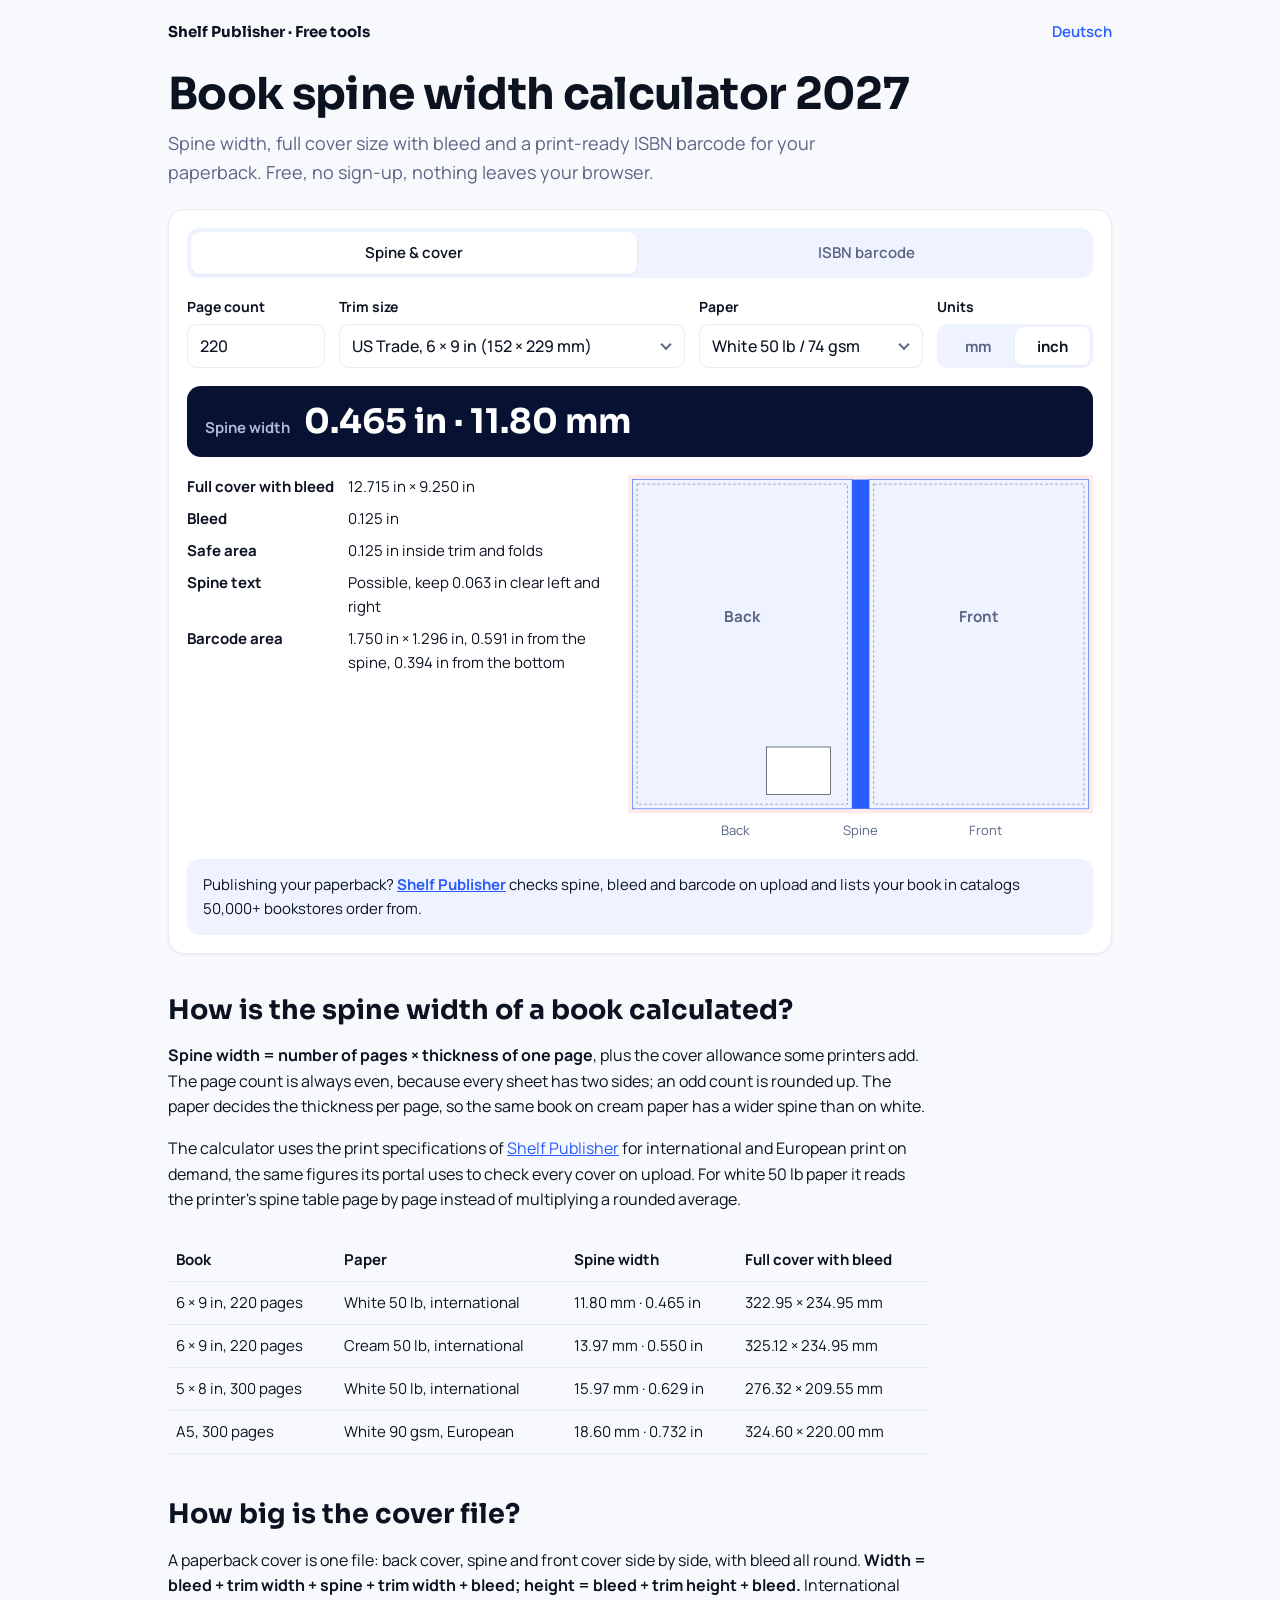
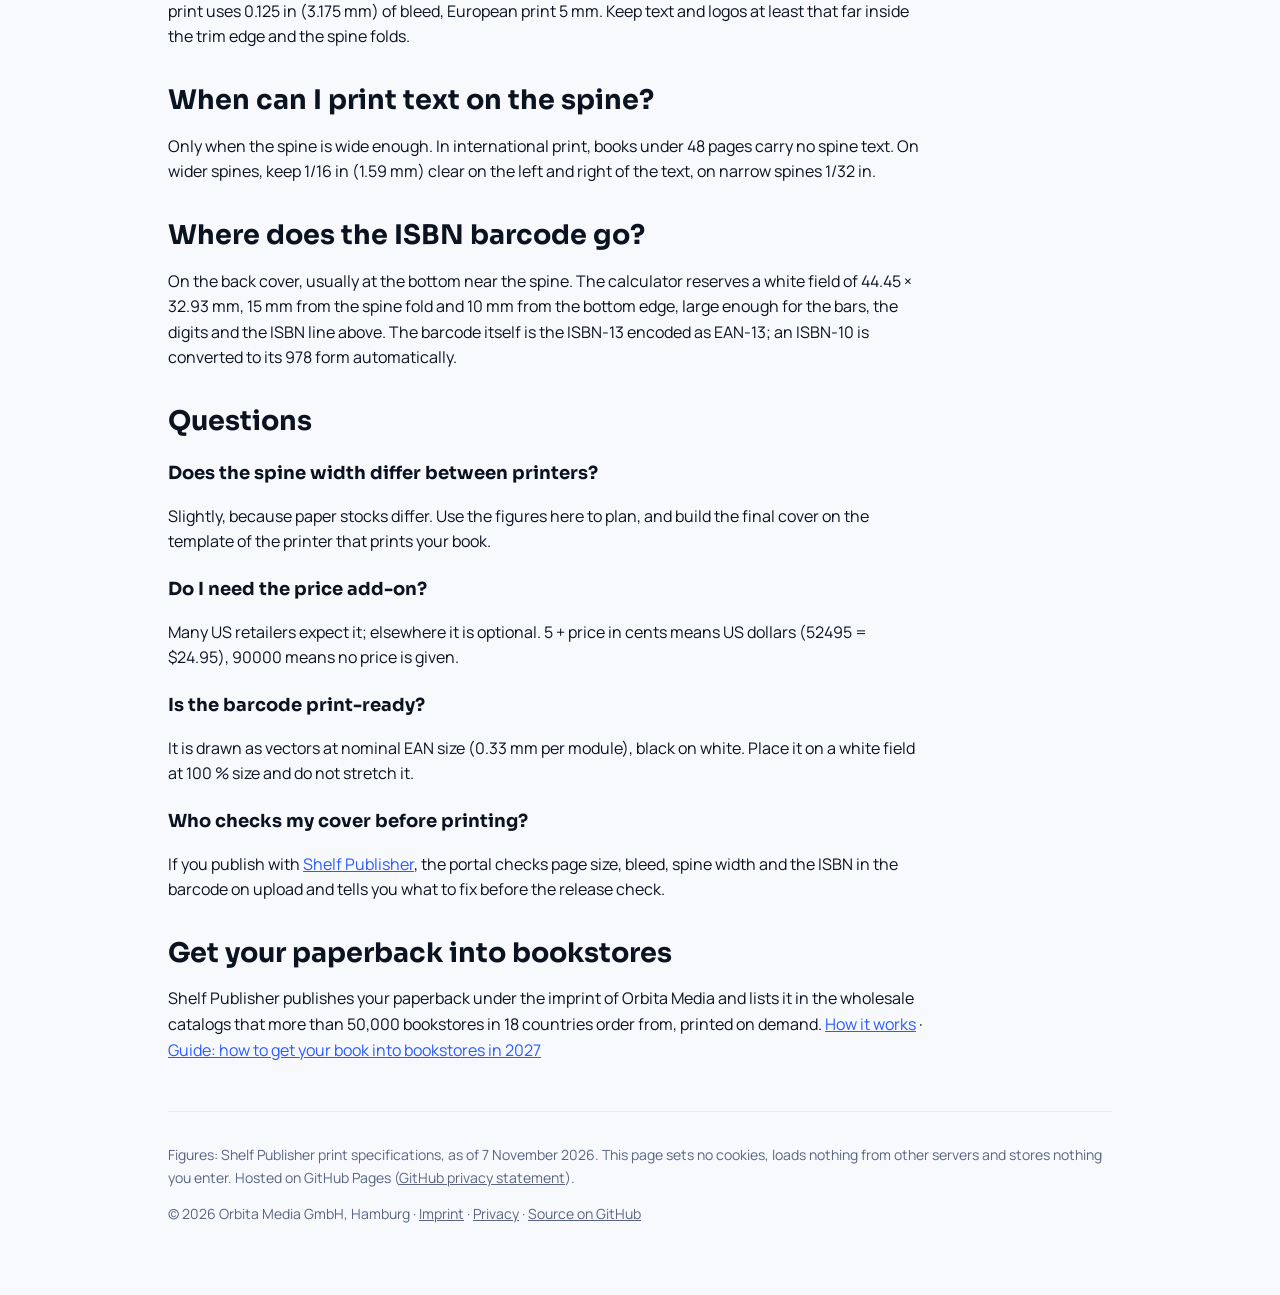
==== docs/index.html @ d64d2d51 "feat: book spine width calculator with cover size and ISBN barcode Web page (EN/DE) on GitHub Pages " ====
<!doctype html>
<html lang="en">
<head>
<meta charset="utf-8">
<meta name="viewport" content="width=device-width,initial-scale=1">
<title>Book Spine Width Calculator 2027 – Cover Size &amp; ISBN Barcode (Free)</title>
<meta name="description" content="Free book spine width calculator: enter page count, trim size and paper to get the spine width, full cover size with bleed and an ISBN-13 barcode as SVG.">
<link rel="canonical" href="https://orbita-media.github.io/book-spine-calculator/">
<link rel="alternate" hreflang="en" href="https://orbita-media.github.io/book-spine-calculator/">
<link rel="alternate" hreflang="de" href="https://orbita-media.github.io/book-spine-calculator/de/">
<link rel="alternate" hreflang="x-default" href="https://orbita-media.github.io/book-spine-calculator/">
<meta property="og:type" content="website">
<meta property="og:title" content="Book Spine Width Calculator 2027 – Cover Size & ISBN Barcode">
<meta property="og:description" content="Spine width, full cover size with bleed and an ISBN barcode for your paperback. Free, no sign-up.">
<meta property="og:url" content="https://orbita-media.github.io/book-spine-calculator/">
<link rel="icon" href="icon.svg" type="image/svg+xml">
<link rel="preload" href="fonts/manrope-latin.woff2" as="font" type="font/woff2" crossorigin>
<link rel="stylesheet" href="app.css">
<script type="application/ld+json">
{"@context":"https://schema.org","@graph":[
{"@type":"WebApplication","name":"Book Spine Width Calculator","url":"https://orbita-media.github.io/book-spine-calculator/","applicationCategory":"UtilitiesApplication","operatingSystem":"Any (web browser)","inLanguage":"en","offers":{"@type":"Offer","price":"0","priceCurrency":"USD"},"description":"Calculates the spine width and full cover size of a paperback from page count, trim size and paper, and draws an ISBN-13 barcode as SVG.","publisher":{"@type":"Organization","name":"Shelf Publisher","url":"https://shelfpublisher.com"}},
{"@type":"FAQPage","mainEntity":[
{"@type":"Question","name":"How do I calculate the spine width of a book?","acceptedAnswer":{"@type":"Answer","text":"Multiply the number of pages by the thickness of one page of your paper, and add the cover allowance your printer uses. A 220-page paperback on white 50 lb paper has a spine of 11.80 mm (0.465 in) in Shelf Publisher's international print specification."}},
{"@type":"Question","name":"Why does my page count have to be even?","acceptedAnswer":{"@type":"Answer","text":"Every sheet has two sides, so printers always bind an even number of pages. An odd page count is rounded up, and the spine is calculated for the rounded number."}},
{"@type":"Question","name":"How wide is the full cover of a 6 x 9 inch paperback?","acceptedAnswer":{"@type":"Answer","text":"Back cover plus spine plus front cover plus bleed on both sides. With 220 pages on white 50 lb paper and 0.125 in bleed that is 322.95 x 234.95 mm (12.715 x 9.250 in)."}},
{"@type":"Question","name":"What does the 5-digit add-on next to an ISBN barcode mean?","acceptedAnswer":{"@type":"Answer","text":"It is an optional price code. The first digit names the currency (5 for US dollars), the other four the price: 52495 means $24.95. 90000 means no price is given."}}]}]}
</script>
</head>
<body>
<div class="wrap">
<nav class="top"><span class="brand">Shelf Publisher · Free tools</span><a href="de/" hreflang="de">Deutsch</a></nav>
<h1>Book spine width calculator 2027</h1>
<p class="sub">Spine width, full cover size with bleed and a print-ready ISBN barcode for your paperback. Free, no sign-up, nothing leaves your browser.</p>

<div id="calc" data-lang="en"><noscript>The calculator needs JavaScript. The formula is explained below.</noscript></div>

<article>
<h2>How is the spine width of a book calculated?</h2>
<p><strong>Spine width = number of pages × thickness of one page</strong>, plus the cover allowance some printers add. The page count is always even, because every sheet has two sides; an odd count is rounded up. The paper decides the thickness per page, so the same book on cream paper has a wider spine than on white.</p>
<p>The calculator uses the print specifications of <a href="https://shelfpublisher.com/?utm_source=github&amp;utm_medium=tool&amp;utm_campaign=spine-calculator">Shelf Publisher</a> for international and European print on demand, the same figures its portal uses to check every cover on upload. For white 50 lb paper it reads the printer's spine table page by page instead of multiplying a rounded average.</p>
<div class="tw"><table>
<thead><tr><th>Book</th><th>Paper</th><th>Spine width</th><th>Full cover with bleed</th></tr></thead>
<tbody>
<tr><td>6 × 9 in, 220 pages</td><td>White 50 lb, international</td><td>11.80 mm · 0.465 in</td><td>322.95 × 234.95 mm</td></tr>
<tr><td>6 × 9 in, 220 pages</td><td>Cream 50 lb, international</td><td>13.97 mm · 0.550 in</td><td>325.12 × 234.95 mm</td></tr>
<tr><td>5 × 8 in, 300 pages</td><td>White 50 lb, international</td><td>15.97 mm · 0.629 in</td><td>276.32 × 209.55 mm</td></tr>
<tr><td>A5, 300 pages</td><td>White 90 gsm, European</td><td>18.60 mm · 0.732 in</td><td>324.60 × 220.00 mm</td></tr>
</tbody></table></div>

<h2>How big is the cover file?</h2>
<p>A paperback cover is one file: back cover, spine and front cover side by side, with bleed all round. <strong>Width = bleed + trim width + spine + trim width + bleed; height = bleed + trim height + bleed.</strong> International print uses 0.125 in (3.175 mm) of bleed, European print 5 mm. Keep text and logos at least that far inside the trim edge and the spine folds.</p>

<h2>When can I print text on the spine?</h2>
<p>Only when the spine is wide enough. In international print, books under 48 pages carry no spine text. On wider spines, keep 1/16 in (1.59 mm) clear on the left and right of the text, on narrow spines 1/32 in.</p>

<h2>Where does the ISBN barcode go?</h2>
<p>On the back cover, usually at the bottom near the spine. The calculator reserves a white field of 44.45 × 32.93 mm, 15 mm from the spine fold and 10 mm from the bottom edge, large enough for the bars, the digits and the ISBN line above. The barcode itself is the ISBN-13 encoded as EAN-13; an ISBN-10 is converted to its 978 form automatically.</p>

<section class="faq">
<h2>Questions</h2>
<h3>Does the spine width differ between printers?</h3>
<p>Slightly, because paper stocks differ. Use the figures here to plan, and build the final cover on the template of the printer that prints your book.</p>
<h3>Do I need the price add-on?</h3>
<p>Many US retailers expect it; elsewhere it is optional. 5 + price in cents means US dollars (52495 = $24.95), 90000 means no price is given.</p>
<h3>Is the barcode print-ready?</h3>
<p>It is drawn as vectors at nominal EAN size (0.33 mm per module), black on white. Place it on a white field at 100 % size and do not stretch it.</p>
<h3>Who checks my cover before printing?</h3>
<p>If you publish with <a href="https://shelfpublisher.com/how-it-works?utm_source=github&amp;utm_medium=tool&amp;utm_campaign=spine-calculator">Shelf Publisher</a>, the portal checks page size, bleed, spine width and the ISBN in the barcode on upload and tells you what to fix before the release check.</p>
</section>

<h2>Get your paperback into bookstores</h2>
<p>Shelf Publisher publishes your paperback under the imprint of Orbita Media and lists it in the wholesale catalogs that more than 50,000 bookstores in 18 countries order from, printed on demand. <a href="https://shelfpublisher.com/get-your-book-into-bookstores?utm_source=github&amp;utm_medium=tool&amp;utm_campaign=spine-calculator">How it works</a> · <a href="https://orbita-media.github.io/publishing-guides-2027/how-to-get-your-book-into-bookstores-2027/">Guide: how to get your book into bookstores in 2027</a></p>
</article>

<footer>
<p>Figures: Shelf Publisher print specifications, as of 7 November 2026. This page sets no cookies, loads nothing from other servers and stores nothing you enter. Hosted on GitHub Pages (<a href="https://docs.github.com/en/site-policy/privacy-policies/github-general-privacy-statement">GitHub privacy statement</a>).</p>
<p>© 2026 Orbita Media GmbH, Hamburg · <a href="https://shelfpublisher.com/legal/imprint">Imprint</a> · <a href="https://shelfpublisher.com/legal/privacy">Privacy</a> · <a href="https://github.com/Orbita-Media/book-spine-calculator">Source on GitHub</a></p>
</footer>
</div>
<script src="data.js"></script>
<script src="calc.js"></script>
<script src="app.js"></script>
</body>
</html>
---- docs/app.css ----
@font-face{font-family:'Sora';src:url(fonts/sora-latin.woff2) format('woff2');font-weight:400 800;font-display:swap;unicode-range:U+0000-00FF,U+0131,U+0152-0153,U+02BB-02BC,U+02C6,U+02DA,U+02DC,U+0304,U+0308,U+0329,U+2000-206F,U+20AC,U+2122,U+2191,U+2193,U+2212,U+2215,U+FEFF,U+FFFD}
@font-face{font-family:'Sora';src:url(fonts/sora-latin-ext.woff2) format('woff2');font-weight:400 800;font-display:swap;unicode-range:U+0100-02BA,U+02BD-02C5,U+02C7-02CC,U+02CE-02D7,U+02DD-02FF,U+1E00-1E9F,U+1EF2-1EFF,U+20A0-20AB,U+20AD-20C0,U+2C60-2C7F,U+A720-A7FF}
@font-face{font-family:'Manrope';src:url(fonts/manrope-latin.woff2) format('woff2');font-weight:200 800;font-display:swap;unicode-range:U+0000-00FF,U+0131,U+0152-0153,U+02BB-02BC,U+02C6,U+02DA,U+02DC,U+0304,U+0308,U+0329,U+2000-206F,U+20AC,U+2122,U+2191,U+2193,U+2212,U+2215,U+FEFF,U+FFFD}
@font-face{font-family:'Manrope';src:url(fonts/manrope-latin-ext.woff2) format('woff2');font-weight:200 800;font-display:swap;unicode-range:U+0100-02BA,U+02BD-02C5,U+02C7-02CC,U+02CE-02D7,U+02DD-02FF,U+1E00-1E9F,U+1EF2-1EFF,U+20A0-20AB,U+20AD-20C0,U+2C60-2C7F,U+A720-A7FF}
:root{--ink:#0B1220;--navy:#071232;--blue:#2A5BFF;--blue-h:#1F4BE6;--cyan:#16C8F0;--soft:#EEF3FF;--bg:#F7F9FD;
--line:#E7EBF4;--muted:#5A6584;--good:#14A87B;--bad:#D64933;--card:#fff;--r:16px;--shadow:0 1px 3px rgba(16,24,40,.06);
--display:'Sora',system-ui,sans-serif;--body:'Manrope',system-ui,sans-serif}
*{box-sizing:border-box}
html{-webkit-text-size-adjust:100%}
body{margin:0;background:var(--bg);color:var(--ink);font-family:var(--body);font-size:16px;line-height:1.6;
font-variant-ligatures:no-contextual}
a{color:var(--blue)}
.wrap{max-width:980px;margin:0 auto;padding:20px 18px 56px}
.top{display:flex;justify-content:space-between;align-items:center;gap:12px;flex-wrap:wrap;font-size:15px;font-weight:600}
.top a{text-decoration:none}
.brand{font-family:var(--display);font-weight:700;color:var(--ink)}
h1{font-family:var(--display);font-size:clamp(28px,5.4vw,44px);line-height:1.12;letter-spacing:-.015em;margin:26px 0 10px}
.sub{font-size:18px;color:var(--muted);margin:0 0 22px;max-width:720px}
#calc{background:var(--card);border:1px solid var(--line);border-radius:var(--r);box-shadow:var(--shadow);padding:18px}
.tabs{display:flex;gap:6px;background:var(--soft);border-radius:12px;padding:4px;margin-bottom:18px}
.tabs button{flex:1;height:42px;border:0;border-radius:9px;background:transparent;font:600 15px var(--body);color:var(--muted);
cursor:pointer;transition:background-color .15s,color .15s}
.tabs button:hover{color:var(--ink)}
.tabs button.on{background:#fff;color:var(--ink);box-shadow:var(--shadow)}
.inputs{display:grid;grid-template-columns:minmax(0,.8fr) minmax(0,2fr) minmax(0,1.3fr) minmax(0,.9fr);gap:14px}
.inputs.isbn-in{grid-template-columns:minmax(0,2fr) minmax(0,1fr) minmax(0,1.4fr)}
.field{display:flex;flex-direction:column;gap:6px;min-width:0}
.field label,.field .lbl{font-size:14px;font-weight:700;color:var(--ink)}
.field input{height:44px;border:1px solid var(--line);border-radius:10px;padding:0 12px;font:500 16px var(--body);color:var(--ink);
background:#fff;width:100%;min-width:0;transition:border-color .15s,box-shadow .15s}
.field input:focus{outline:none;border-color:var(--blue);box-shadow:0 0 0 3px #DCE5FF}
.sel{position:relative}
.sel-btn{width:100%;height:44px;border:1px solid var(--line);border-radius:10px;background:#fff;padding:0 36px 0 12px;
font:500 16px var(--body);color:var(--ink);text-align:left;cursor:pointer;position:relative;transition:border-color .15s}
.sel-btn:hover{border-color:#C9D3EA}
.sel-btn:focus-visible{outline:none;border-color:var(--blue);box-shadow:0 0 0 3px #DCE5FF}
.sel-val{display:block;overflow:hidden;text-overflow:ellipsis;white-space:nowrap}
.chev{position:absolute;right:14px;top:50%;width:8px;height:8px;border:solid var(--muted);border-width:0 2px 2px 0;
transform:translateY(-70%) rotate(45deg)}
.sel-list{position:absolute;z-index:20;left:0;right:0;top:calc(100% + 6px);background:#fff;border:1px solid var(--line);
border-radius:12px;box-shadow:0 12px 32px rgba(11,18,32,.14);padding:6px;max-height:320px;overflow:auto;
opacity:0;transform:translateY(-4px) scale(.98);pointer-events:none;transition:opacity .15s,transform .15s;min-width:260px}
.sel-list.open{opacity:1;transform:none;pointer-events:auto}
.sel-group{font-size:12px;font-weight:800;text-transform:uppercase;letter-spacing:.08em;color:var(--muted);padding:10px 10px 4px}
.sel-opt{padding:9px 10px;border-radius:8px;cursor:pointer;font-size:15px}
.sel-opt:hover,.sel-opt:focus{background:#F4F4F5;outline:none}
.sel-opt.on{font-weight:700;color:var(--blue)}
.seg{display:flex;background:var(--soft);border-radius:10px;padding:3px;height:44px}
.seg button{flex:1;border:0;border-radius:8px;background:transparent;font:700 15px var(--body);color:var(--muted);cursor:pointer;
transition:background-color .15s,color .15s}
.seg button.on{background:#fff;color:var(--ink);box-shadow:var(--shadow)}
.switch{display:flex;align-items:center;gap:10px;height:44px;border:0;background:none;padding:0;font:600 15px var(--body);
color:var(--ink);cursor:pointer;text-align:left}
.switch .knob{flex:0 0 auto;width:42px;height:24px;border-radius:12px;background:#D5DBEA;position:relative;transition:background-color .15s}
.switch .knob:after{content:"";position:absolute;left:3px;top:3px;width:18px;height:18px;border-radius:50%;background:#fff;
transition:transform .15s}
.switch[aria-checked="true"] .knob{background:var(--blue)}
.switch[aria-checked="true"] .knob:after{transform:translateX(18px)}
.field.sw{justify-content:flex-end}
.results{margin-top:18px;display:grid;grid-template-columns:minmax(0,1fr) minmax(0,1.1fr);gap:18px;align-items:start}
.hero{grid-column:1/-1;display:flex;align-items:baseline;gap:14px;flex-wrap:wrap;background:var(--navy);color:#fff;
border-radius:14px;padding:16px 18px}
.hero-l{font-weight:700;color:#AEB9D6;font-size:15px}
.hero-v{font-family:var(--display);font-size:clamp(24px,4.6vw,34px);line-height:1.15;color:#fff}
.facts{margin:0;display:grid;grid-template-columns:auto minmax(0,1fr);gap:8px 14px;font-size:15px}
.facts dt{font-weight:700}
.facts dd{margin:0;color:var(--ink);overflow-wrap:anywhere}
.warn{grid-column:1/-1;margin:0;background:#FFF6E0;border-radius:10px;padding:10px 12px;font-size:15px}
.fig{margin:0}
.diagram{width:100%;height:auto;display:block}
.d-bleed{fill:#FDECEA}
.d-panel{fill:#EEF3FF;stroke:#2A5BFF;stroke-width:.4}
.d-spine{fill:#2A5BFF}
.d-safe{fill:none;stroke:#5A6584;stroke-width:.35;stroke-dasharray:2 1.5}
.d-barcode{fill:#fff;stroke:#0B1220;stroke-width:.4}
.d-label{fill:#5A6584;font-family:var(--body);font-weight:700}
.fig figcaption{display:grid;grid-template-columns:1fr auto 1fr;text-align:center;font-size:13px;color:var(--muted);margin-top:6px}
.msg{min-height:24px;margin:12px 0 0;font-weight:600}
.msg.good{color:var(--good)}.msg.bad{color:var(--bad)}
.bc-out{margin-top:10px}
.bc-img{display:inline-block;background:#fff;border:1px solid var(--line);border-radius:12px;padding:12px;max-width:100%}
.bc-img svg{display:block;width:min(100%,340px);height:auto}
.actions{margin-top:12px}
.btn{height:48px;padding:0 22px;border:0;border-radius:999px;background:var(--blue);color:#fff;font:700 16px var(--body);
cursor:pointer;box-shadow:0 4px 14px rgba(42,91,255,.25);transition:background-color .15s,box-shadow .15s}
.btn:hover{background:var(--blue-h)}
.btn:disabled{background:#B9C6EE;box-shadow:none;cursor:default}
.cta{margin:18px 0 0;padding:14px 16px;background:var(--soft);border-radius:12px;font-size:15px}
.cta a{font-weight:700}
article{margin-top:40px}
article h2{font-family:var(--display);font-size:clamp(21px,3.4vw,27px);line-height:1.25;margin:34px 0 10px}
article p,article li{max-width:760px}
article table{border-collapse:collapse;width:100%;max-width:760px;font-size:15px;margin:10px 0}
.tw{overflow-x:auto}
article th,article td{border-bottom:1px solid var(--line);padding:9px 8px;text-align:left;vertical-align:top}
article th{font-weight:700}
.faq h3{font-family:var(--display);font-size:18px;margin:20px 0 4px}
footer{margin-top:48px;padding-top:18px;border-top:1px solid var(--line);font-size:14px;color:var(--muted)}
footer a{color:var(--muted)}
@media (max-width:760px){
 .inputs,.inputs.isbn-in{grid-template-columns:repeat(2,minmax(0,1fr))}
 .inputs .field:nth-child(4){order:1}
 .inputs .field:nth-child(2),.inputs .field:nth-child(3){order:2;grid-column:1/-1}
 .inputs.isbn-in .field{order:0}
 .inputs.isbn-in .field.wide,.inputs.isbn-in .field.sw{grid-column:1/-1}
 .results{grid-template-columns:1fr}
 #calc{padding:14px}
}
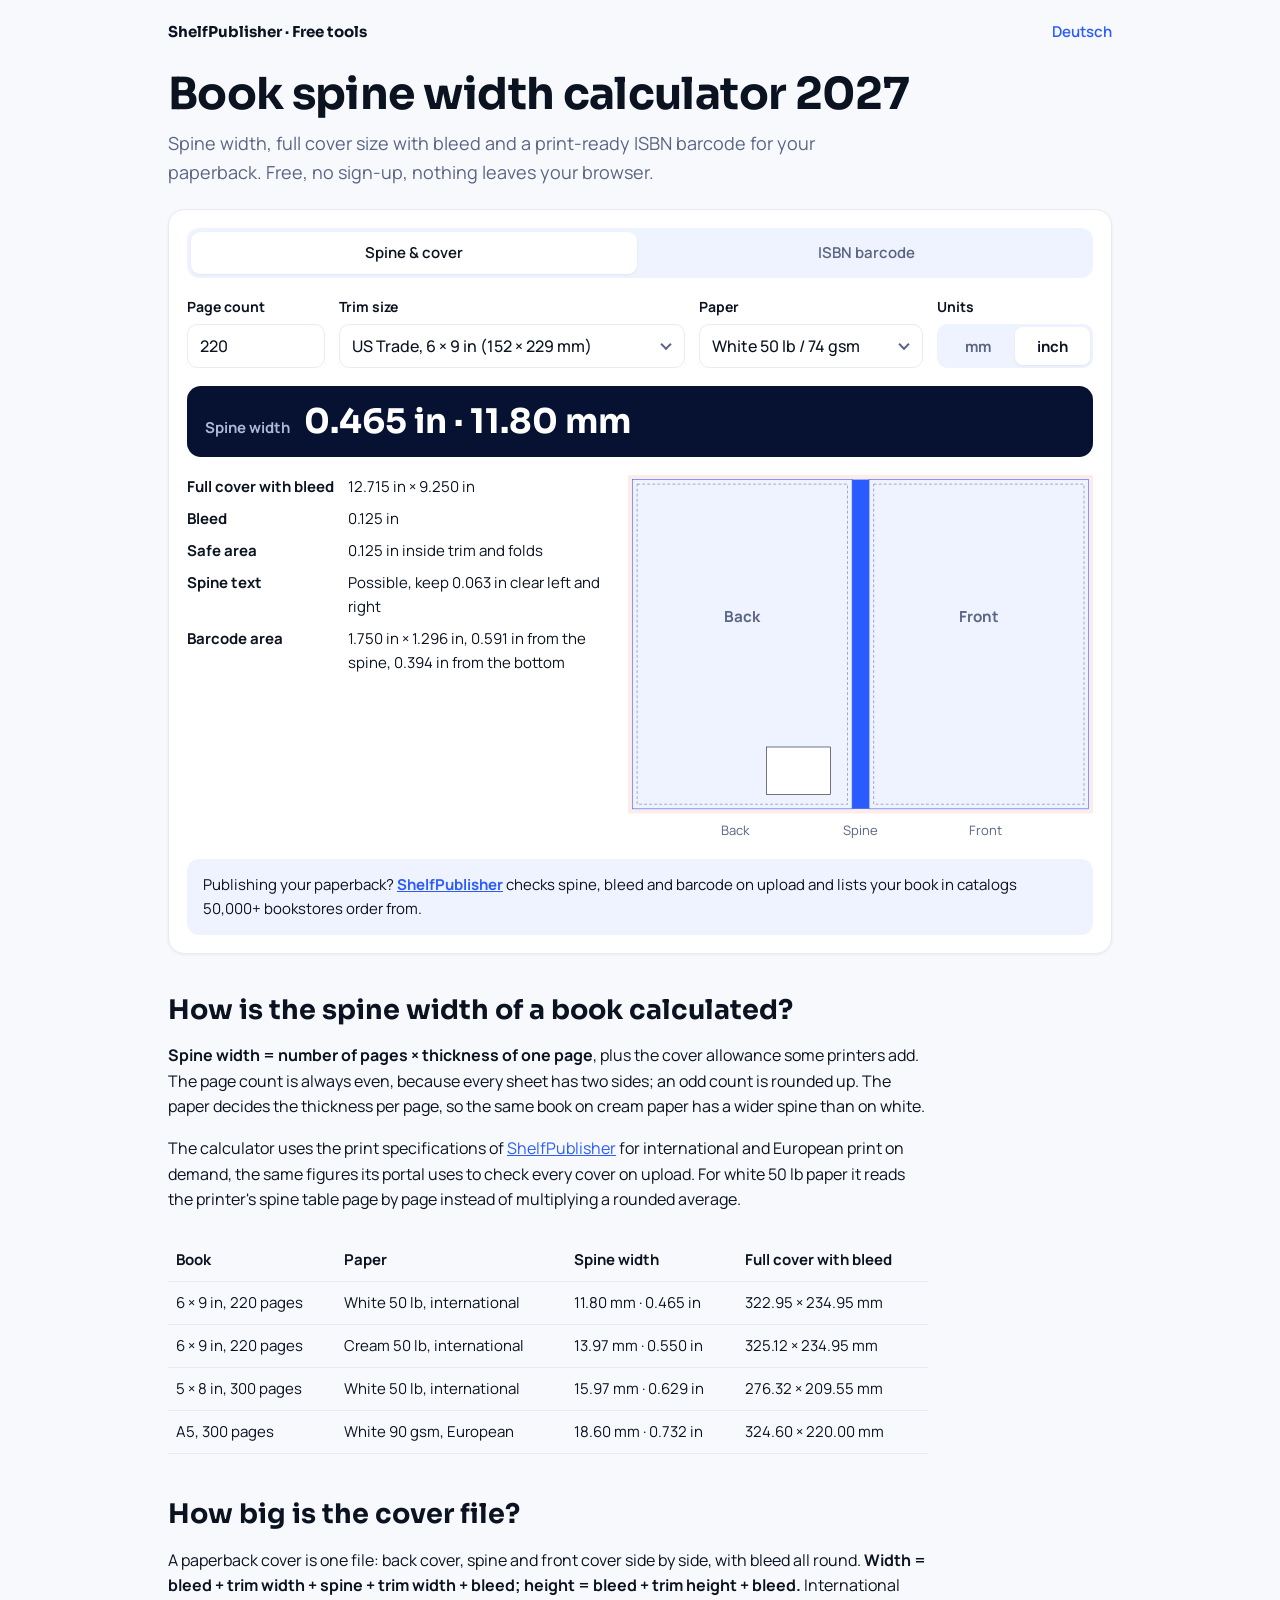
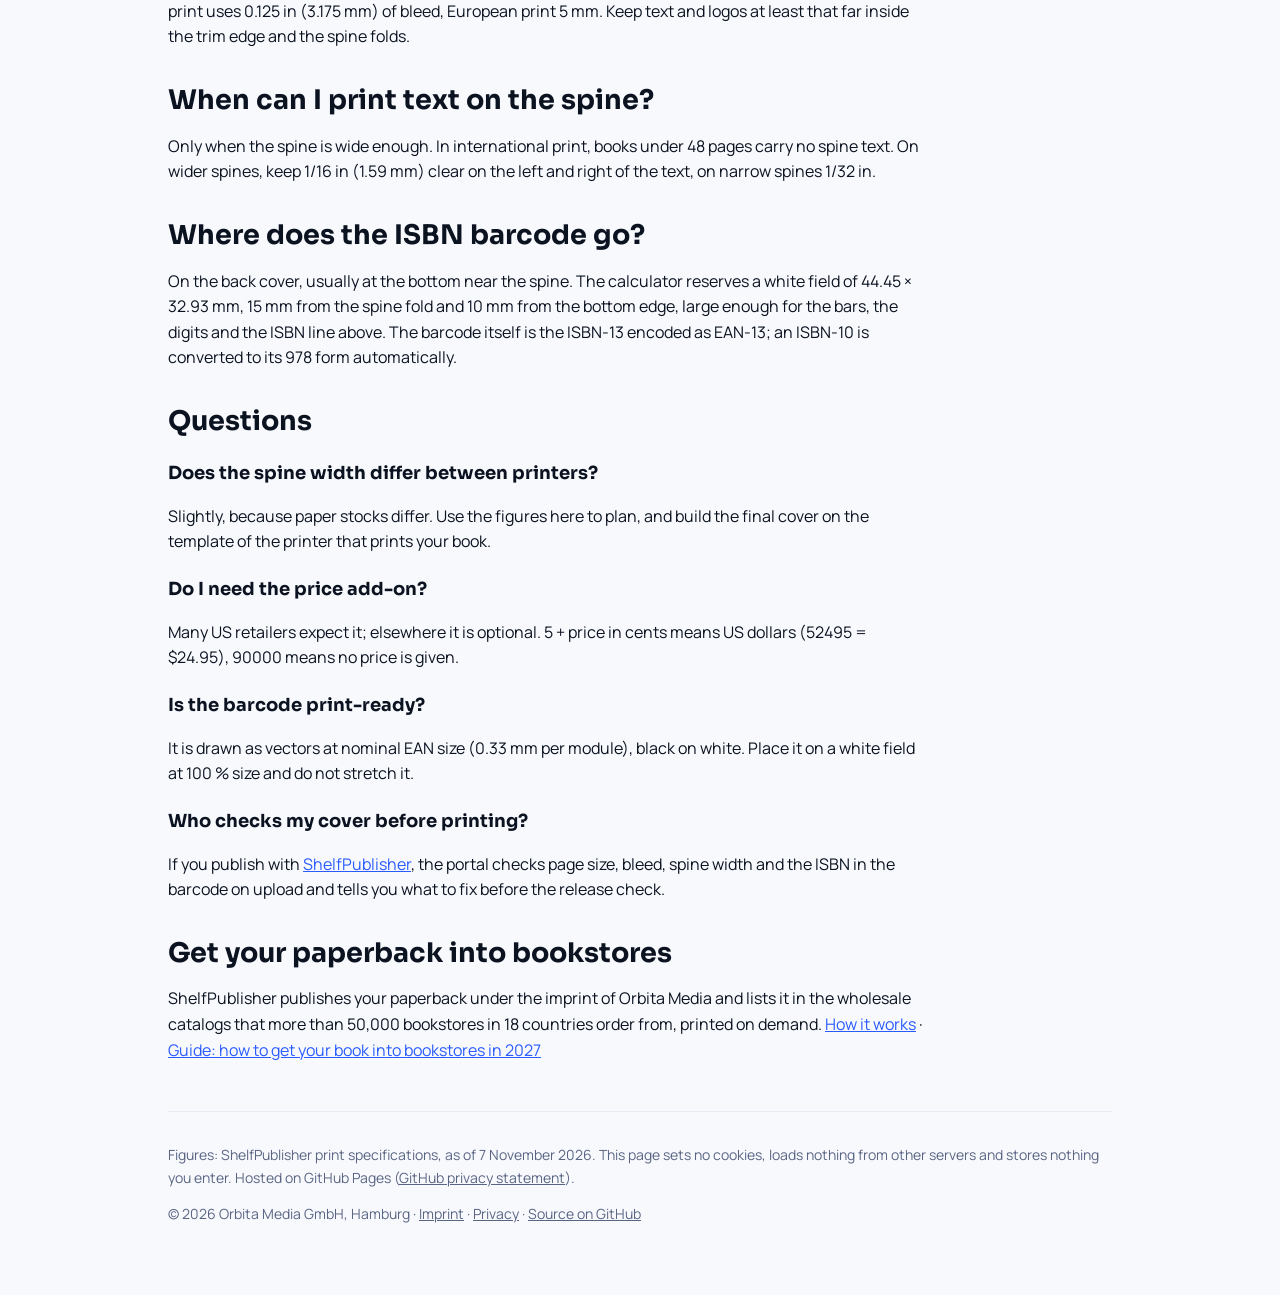
==== commit ae336e98: "fix: ShelfPublisher als ein Wort in Erweiterung, Seite, Store-Text und Screenshots (1.0.1) Noah 09.1" ====
--- a/docs/index.html
+++ b/docs/index.html
@@ -18,9 +18,9 @@
 <link rel="stylesheet" href="app.css">
 <script type="application/ld+json">
 {"@context":"https://schema.org","@graph":[
-{"@type":"WebApplication","name":"Book Spine Width Calculator","url":"https://orbita-media.github.io/book-spine-calculator/","applicationCategory":"UtilitiesApplication","operatingSystem":"Any (web browser)","inLanguage":"en","offers":{"@type":"Offer","price":"0","priceCurrency":"USD"},"description":"Calculates the spine width and full cover size of a paperback from page count, trim size and paper, and draws an ISBN-13 barcode as SVG.","publisher":{"@type":"Organization","name":"Shelf Publisher","url":"https://shelfpublisher.com"}},
+{"@type":"WebApplication","name":"Book Spine Width Calculator","url":"https://orbita-media.github.io/book-spine-calculator/","applicationCategory":"UtilitiesApplication","operatingSystem":"Any (web browser)","inLanguage":"en","offers":{"@type":"Offer","price":"0","priceCurrency":"USD"},"description":"Calculates the spine width and full cover size of a paperback from page count, trim size and paper, and draws an ISBN-13 barcode as SVG.","publisher":{"@type":"Organization","name":"ShelfPublisher","url":"https://shelfpublisher.com"}},
 {"@type":"FAQPage","mainEntity":[
-{"@type":"Question","name":"How do I calculate the spine width of a book?","acceptedAnswer":{"@type":"Answer","text":"Multiply the number of pages by the thickness of one page of your paper, and add the cover allowance your printer uses. A 220-page paperback on white 50 lb paper has a spine of 11.80 mm (0.465 in) in Shelf Publisher's international print specification."}},
+{"@type":"Question","name":"How do I calculate the spine width of a book?","acceptedAnswer":{"@type":"Answer","text":"Multiply the number of pages by the thickness of one page of your paper, and add the cover allowance your printer uses. A 220-page paperback on white 50 lb paper has a spine of 11.80 mm (0.465 in) in ShelfPublisher's international print specification."}},
 {"@type":"Question","name":"Why does my page count have to be even?","acceptedAnswer":{"@type":"Answer","text":"Every sheet has two sides, so printers always bind an even number of pages. An odd page count is rounded up, and the spine is calculated for the rounded number."}},
 {"@type":"Question","name":"How wide is the full cover of a 6 x 9 inch paperback?","acceptedAnswer":{"@type":"Answer","text":"Back cover plus spine plus front cover plus bleed on both sides. With 220 pages on white 50 lb paper and 0.125 in bleed that is 322.95 x 234.95 mm (12.715 x 9.250 in)."}},
 {"@type":"Question","name":"What does the 5-digit add-on next to an ISBN barcode mean?","acceptedAnswer":{"@type":"Answer","text":"It is an optional price code. The first digit names the currency (5 for US dollars), the other four the price: 52495 means $24.95. 90000 means no price is given."}}]}]}
@@ -28,7 +28,7 @@
 </head>
 <body>
 <div class="wrap">
-<nav class="top"><span class="brand">Shelf Publisher · Free tools</span><a href="de/" hreflang="de">Deutsch</a></nav>
+<nav class="top"><span class="brand">ShelfPublisher · Free tools</span><a href="de/" hreflang="de">Deutsch</a></nav>
 <h1>Book spine width calculator 2027</h1>
 <p class="sub">Spine width, full cover size with bleed and a print-ready ISBN barcode for your paperback. Free, no sign-up, nothing leaves your browser.</p>
 
@@ -37,7 +37,7 @@
 <article>
 <h2>How is the spine width of a book calculated?</h2>
 <p><strong>Spine width = number of pages × thickness of one page</strong>, plus the cover allowance some printers add. The page count is always even, because every sheet has two sides; an odd count is rounded up. The paper decides the thickness per page, so the same book on cream paper has a wider spine than on white.</p>
-<p>The calculator uses the print specifications of <a href="https://shelfpublisher.com/?utm_source=github&amp;utm_medium=tool&amp;utm_campaign=spine-calculator">Shelf Publisher</a> for international and European print on demand, the same figures its portal uses to check every cover on upload. For white 50 lb paper it reads the printer's spine table page by page instead of multiplying a rounded average.</p>
+<p>The calculator uses the print specifications of <a href="https://shelfpublisher.com/?utm_source=github&amp;utm_medium=tool&amp;utm_campaign=spine-calculator">ShelfPublisher</a> for international and European print on demand, the same figures its portal uses to check every cover on upload. For white 50 lb paper it reads the printer's spine table page by page instead of multiplying a rounded average.</p>
 <div class="tw"><table>
 <thead><tr><th>Book</th><th>Paper</th><th>Spine width</th><th>Full cover with bleed</th></tr></thead>
 <tbody>
@@ -65,15 +65,15 @@
 <h3>Is the barcode print-ready?</h3>
 <p>It is drawn as vectors at nominal EAN size (0.33 mm per module), black on white. Place it on a white field at 100 % size and do not stretch it.</p>
 <h3>Who checks my cover before printing?</h3>
-<p>If you publish with <a href="https://shelfpublisher.com/how-it-works?utm_source=github&amp;utm_medium=tool&amp;utm_campaign=spine-calculator">Shelf Publisher</a>, the portal checks page size, bleed, spine width and the ISBN in the barcode on upload and tells you what to fix before the release check.</p>
+<p>If you publish with <a href="https://shelfpublisher.com/how-it-works?utm_source=github&amp;utm_medium=tool&amp;utm_campaign=spine-calculator">ShelfPublisher</a>, the portal checks page size, bleed, spine width and the ISBN in the barcode on upload and tells you what to fix before the release check.</p>
 </section>
 
 <h2>Get your paperback into bookstores</h2>
-<p>Shelf Publisher publishes your paperback under the imprint of Orbita Media and lists it in the wholesale catalogs that more than 50,000 bookstores in 18 countries order from, printed on demand. <a href="https://shelfpublisher.com/get-your-book-into-bookstores?utm_source=github&amp;utm_medium=tool&amp;utm_campaign=spine-calculator">How it works</a> · <a href="https://orbita-media.github.io/publishing-guides-2027/how-to-get-your-book-into-bookstores-2027/">Guide: how to get your book into bookstores in 2027</a></p>
+<p>ShelfPublisher publishes your paperback under the imprint of Orbita Media and lists it in the wholesale catalogs that more than 50,000 bookstores in 18 countries order from, printed on demand. <a href="https://shelfpublisher.com/get-your-book-into-bookstores?utm_source=github&amp;utm_medium=tool&amp;utm_campaign=spine-calculator">How it works</a> · <a href="https://orbita-media.github.io/publishing-guides-2027/how-to-get-your-book-into-bookstores-2027/">Guide: how to get your book into bookstores in 2027</a></p>
 </article>
 
 <footer>
-<p>Figures: Shelf Publisher print specifications, as of 7 November 2026. This page sets no cookies, loads nothing from other servers and stores nothing you enter. Hosted on GitHub Pages (<a href="https://docs.github.com/en/site-policy/privacy-policies/github-general-privacy-statement">GitHub privacy statement</a>).</p>
+<p>Figures: ShelfPublisher print specifications, as of 7 November 2026. This page sets no cookies, loads nothing from other servers and stores nothing you enter. Hosted on GitHub Pages (<a href="https://docs.github.com/en/site-policy/privacy-policies/github-general-privacy-statement">GitHub privacy statement</a>).</p>
 <p>© 2026 Orbita Media GmbH, Hamburg · <a href="https://shelfpublisher.com/legal/imprint">Imprint</a> · <a href="https://shelfpublisher.com/legal/privacy">Privacy</a> · <a href="https://github.com/Orbita-Media/book-spine-calculator">Source on GitHub</a></p>
 </footer>
 </div>
